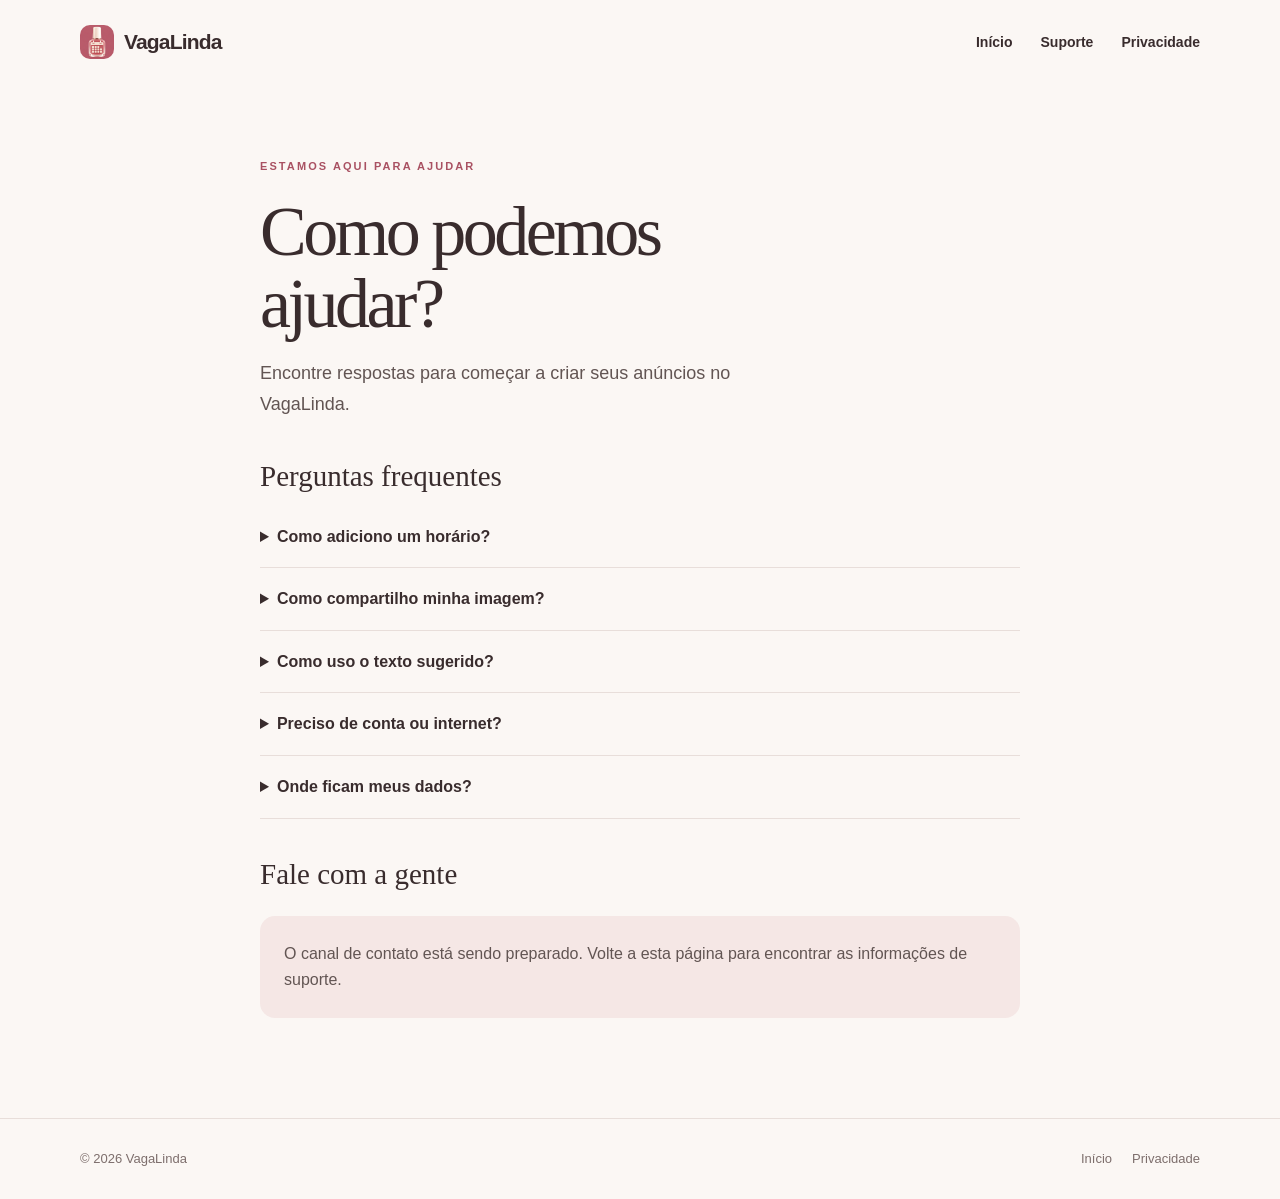
==== support.html @ 3770dba2 "Create VagaLinda website" ====
<!doctype html><html lang="pt-BR"><head><meta charset="utf-8"><meta name="viewport" content="width=device-width,initial-scale=1"><meta name="description" content="Ajuda e perguntas frequentes sobre o VagaLinda."><title>Suporte — VagaLinda</title><link rel="icon" href="assets/icon.png"><link rel="stylesheet" href="style.css"></head><body><header class="wrap site-header"><a class="brand" href="index.html"><img src="assets/icon.png" alt="">VagaLinda</a><nav class="nav" aria-label="Navegação principal"><a href="index.html">Início</a><a href="support.html" aria-current="page">Suporte</a><a href="privacy.html">Privacidade</a></nav></header><main class="wrap page"><span class="eyebrow">Estamos aqui para ajudar</span><h1>Como podemos<br>ajudar?</h1><p class="lead">Encontre respostas para começar a criar seus anúncios no VagaLinda.</p><section class="faq"><h2>Perguntas frequentes</h2><details><summary>Como adiciono um horário?</summary><p>Escolha a data e o horário, depois toque em “Adicionar”. Para excluir um horário, toque no × ao lado dele.</p></details><details><summary>Como compartilho minha imagem?</summary><p>Adicione pelo menos um horário e toque em “Compartilhar imagem”. Escolha uma opção no menu do aparelho. Os aplicativos disponíveis dependem dos apps instalados e das opções de compartilhamento de cada um.</p></details><details><summary>Como uso o texto sugerido?</summary><p>Toque em “Copiar texto para postar”. Depois, abra o aplicativo desejado e cole o texto. A imagem e o texto são compartilhados separadamente.</p></details><details><summary>Preciso de conta ou internet?</summary><p>Não é necessário criar uma conta. A criação da imagem acontece no aparelho; o compartilhamento pode exigir conexão, dependendo do aplicativo escolhido.</p></details><details><summary>Onde ficam meus dados?</summary><p>Os campos preenchidos são salvos no próprio aparelho. Eles podem ser perdidos se você apagar o app ou seus dados.</p></details></section><section><h2>Fale com a gente</h2><div class="notice"><p>O canal de contato está sendo preparado. Volte a esta página para encontrar as informações de suporte.</p></div></section></main><footer class="footer"><div class="wrap"><span>© 2026 VagaLinda</span><nav aria-label="Links do rodapé"><a href="index.html">Início</a><a href="privacy.html">Privacidade</a></nav></div></footer></body></html>
---- style.css ----
:root{--ink:#392c2d;--muted:#7d6e6c;--rose:#a95162;--rose-dark:#873e4c;--cream:#fbf7f4;--blush:#f5e4e5;--line:#e8deda;--white:#fff;--serif:Georgia,'Times New Roman',serif}*{box-sizing:border-box}html{scroll-behavior:smooth}body{margin:0;background:var(--cream);color:var(--ink);font-family:-apple-system,BlinkMacSystemFont,'Segoe UI',sans-serif;line-height:1.6}a{color:inherit}a:focus-visible,button:focus-visible,summary:focus-visible{outline:3px solid #c97583;outline-offset:4px}.wrap{width:min(1120px,calc(100% - 48px));margin:auto}.site-header{height:84px;display:flex;align-items:center;justify-content:space-between;gap:20px}.brand{display:inline-flex;align-items:center;gap:10px;text-decoration:none;font-weight:750;letter-spacing:-.04em;font-size:21px}.brand img{width:34px;height:34px;border-radius:10px}.nav{display:flex;gap:28px;align-items:center;font-size:14px;font-weight:600}.nav a{text-decoration:none}.nav a:hover{color:var(--rose)}.hero{display:grid;grid-template-columns:1fr 1fr;gap:60px;align-items:center;padding:70px 0 98px}.eyebrow{color:var(--rose);font-size:11px;letter-spacing:.19em;text-transform:uppercase;font-weight:800}.hero h1,.page h1{font-family:var(--serif);font-weight:400;letter-spacing:-.05em;line-height:1.03}.hero h1{font-size:clamp(54px,6.5vw,88px);margin:22px 0}.hero h1 em{font-weight:400;color:var(--rose)}.lead{font-size:18px;color:var(--muted);max-width:480px;line-height:1.75}.button{display:inline-flex;align-items:center;justify-content:center;gap:10px;background:var(--rose);color:#fff;text-decoration:none;padding:15px 23px;border-radius:100px;font-weight:700;font-size:14px;margin-top:18px}.button:hover{background:var(--rose-dark)}.small{font-size:13px;color:var(--muted)}.visual{background:var(--blush);border-radius:180px 180px 26px 26px;position:relative;min-height:590px;display:flex;align-items:center;justify-content:center;overflow:hidden}.visual:before,.visual:after{content:'';border:1px solid #d5aeb3;position:absolute;border-radius:50%;width:380px;height:380px;opacity:.5}.visual:before{top:-220px;right:-170px}.visual:after{bottom:-230px;left:-190px}.phone{width:min(250px,60%);border:8px solid #342b2a;border-radius:35px;box-shadow:0 24px 50px #9e737b4a;z-index:1;overflow:hidden;line-height:0}.phone img{width:100%;display:block}.visual-label{position:absolute;right:25px;bottom:45px;z-index:2;background:#fff9f5;border-radius:50%;width:96px;height:96px;display:grid;place-items:center;text-align:center;font-family:var(--serif);font-size:15px;color:var(--rose);transform:rotate(10deg);box-shadow:0 8px 25px #a951621a}.strip{border-block:1px solid var(--line);padding:18px 0;color:var(--rose);font-size:11px;text-transform:uppercase;letter-spacing:.18em;font-weight:700}.strip .wrap{display:flex;justify-content:space-between;gap:12px;flex-wrap:wrap}.section{padding:100px 0}.section-head{max-width:660px}.section h2{font-family:var(--serif);font-size:clamp(38px,4vw,56px);font-weight:400;letter-spacing:-.035em;line-height:1.13;margin:15px 0 20px}.steps{display:grid;grid-template-columns:repeat(3,1fr);gap:30px;margin-top:55px}.step{border-top:1px solid #d3bbb8;padding-top:20px}.step .number{color:var(--rose);font-family:var(--serif);font-size:25px}.step h3{font-size:19px;margin:16px 0 8px}.step p{color:var(--muted);font-size:15px}.closing{background:#ead2d2;border-radius:26px;padding:60px;display:flex;align-items:center;justify-content:space-between;gap:30px}.closing h2{margin:8px 0}.footer{margin-top:100px;padding:30px 0;border-top:1px solid var(--line);color:var(--muted);font-size:13px}.footer .wrap{display:flex;align-items:center;justify-content:space-between;gap:20px;flex-wrap:wrap}.footer nav{display:flex;gap:20px}.footer a{text-decoration:none}.page{max-width:760px;padding:68px 0 0}.page h1{font-size:clamp(48px,6vw,70px);margin:18px 0}.page h2{font-family:var(--serif);font-size:29px;font-weight:400;line-height:1.2;margin:38px 0 12px}.page p,.page li{color:#625553}.page a{color:var(--rose-dark)}.notice{padding:20px 24px;background:#f5e7e5;border-radius:15px;margin:25px 0}.notice p{margin:5px 0}.faq details{border-bottom:1px solid var(--line);padding:18px 0}.faq summary{cursor:pointer;font-weight:700}.faq p{margin-bottom:0}@media(max-width:720px){.site-header{height:auto;min-height:75px;align-items:flex-start;padding:20px 0}.nav{gap:12px;flex-wrap:wrap;justify-content:flex-end;font-size:12px}.wrap{width:min(100% - 36px,1120px)}.hero{grid-template-columns:1fr;gap:35px;padding:45px 0 70px}.hero h1{font-size:54px}.visual{min-height:485px}.steps{grid-template-columns:1fr;gap:15px;margin-top:35px}.section{padding:70px 0}.closing{padding:35px;display:block}.footer{margin-top:70px}.page{padding-top:45px}}
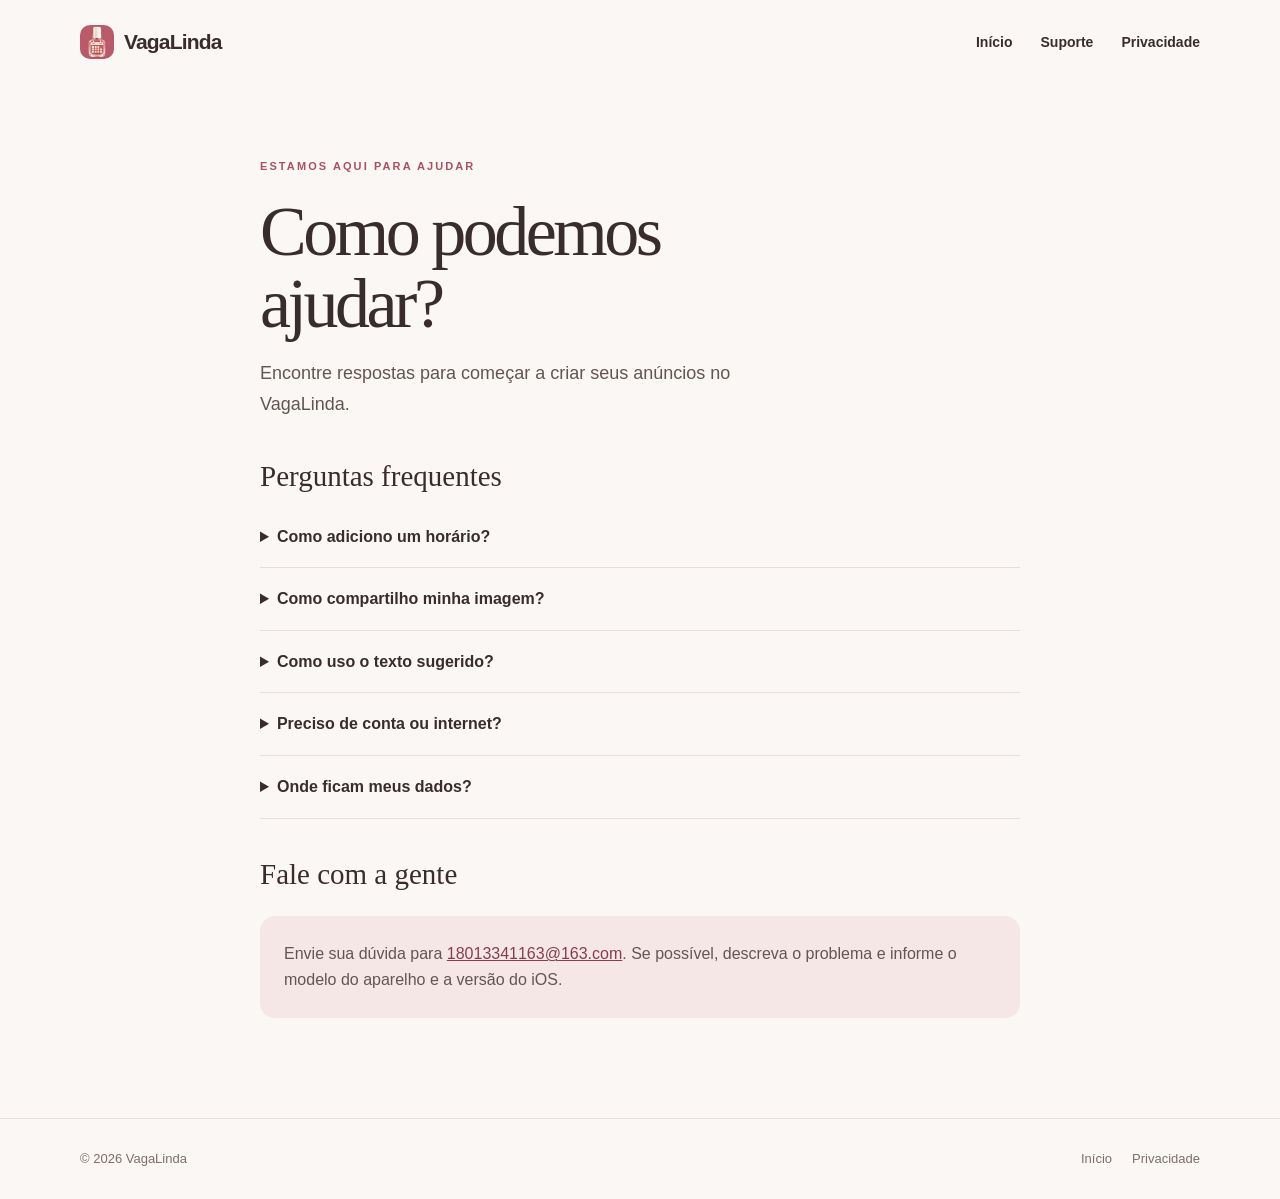
==== commit 129516d0: "Add support contact" ====
--- a/support.html
+++ b/support.html
@@ -1 +1 @@
-<!doctype html><html lang="pt-BR"><head><meta charset="utf-8"><meta name="viewport" content="width=device-width,initial-scale=1"><meta name="description" content="Ajuda e perguntas frequentes sobre o VagaLinda."><title>Suporte — VagaLinda</title><link rel="icon" href="assets/icon.png"><link rel="stylesheet" href="style.css"></head><body><header class="wrap site-header"><a class="brand" href="index.html"><img src="assets/icon.png" alt="">VagaLinda</a><nav class="nav" aria-label="Navegação principal"><a href="index.html">Início</a><a href="support.html" aria-current="page">Suporte</a><a href="privacy.html">Privacidade</a></nav></header><main class="wrap page"><span class="eyebrow">Estamos aqui para ajudar</span><h1>Como podemos<br>ajudar?</h1><p class="lead">Encontre respostas para começar a criar seus anúncios no VagaLinda.</p><section class="faq"><h2>Perguntas frequentes</h2><details><summary>Como adiciono um horário?</summary><p>Escolha a data e o horário, depois toque em “Adicionar”. Para excluir um horário, toque no × ao lado dele.</p></details><details><summary>Como compartilho minha imagem?</summary><p>Adicione pelo menos um horário e toque em “Compartilhar imagem”. Escolha uma opção no menu do aparelho. Os aplicativos disponíveis dependem dos apps instalados e das opções de compartilhamento de cada um.</p></details><details><summary>Como uso o texto sugerido?</summary><p>Toque em “Copiar texto para postar”. Depois, abra o aplicativo desejado e cole o texto. A imagem e o texto são compartilhados separadamente.</p></details><details><summary>Preciso de conta ou internet?</summary><p>Não é necessário criar uma conta. A criação da imagem acontece no aparelho; o compartilhamento pode exigir conexão, dependendo do aplicativo escolhido.</p></details><details><summary>Onde ficam meus dados?</summary><p>Os campos preenchidos são salvos no próprio aparelho. Eles podem ser perdidos se você apagar o app ou seus dados.</p></details></section><section><h2>Fale com a gente</h2><div class="notice"><p>O canal de contato está sendo preparado. Volte a esta página para encontrar as informações de suporte.</p></div></section></main><footer class="footer"><div class="wrap"><span>© 2026 VagaLinda</span><nav aria-label="Links do rodapé"><a href="index.html">Início</a><a href="privacy.html">Privacidade</a></nav></div></footer></body></html>
+<!doctype html><html lang="pt-BR"><head><meta charset="utf-8"><meta name="viewport" content="width=device-width,initial-scale=1"><meta name="description" content="Ajuda e perguntas frequentes sobre o VagaLinda."><title>Suporte — VagaLinda</title><link rel="icon" href="assets/icon.png"><link rel="stylesheet" href="style.css"></head><body><header class="wrap site-header"><a class="brand" href="index.html"><img src="assets/icon.png" alt="">VagaLinda</a><nav class="nav" aria-label="Navegação principal"><a href="index.html">Início</a><a href="support.html" aria-current="page">Suporte</a><a href="privacy.html">Privacidade</a></nav></header><main class="wrap page"><span class="eyebrow">Estamos aqui para ajudar</span><h1>Como podemos<br>ajudar?</h1><p class="lead">Encontre respostas para começar a criar seus anúncios no VagaLinda.</p><section class="faq"><h2>Perguntas frequentes</h2><details><summary>Como adiciono um horário?</summary><p>Escolha a data e o horário, depois toque em “Adicionar”. Para excluir um horário, toque no × ao lado dele.</p></details><details><summary>Como compartilho minha imagem?</summary><p>Adicione pelo menos um horário e toque em “Compartilhar imagem”. Escolha uma opção no menu do aparelho. Os aplicativos disponíveis dependem dos apps instalados e das opções de compartilhamento de cada um.</p></details><details><summary>Como uso o texto sugerido?</summary><p>Toque em “Copiar texto para postar”. Depois, abra o aplicativo desejado e cole o texto. A imagem e o texto são compartilhados separadamente.</p></details><details><summary>Preciso de conta ou internet?</summary><p>Não é necessário criar uma conta. A criação da imagem acontece no aparelho; o compartilhamento pode exigir conexão, dependendo do aplicativo escolhido.</p></details><details><summary>Onde ficam meus dados?</summary><p>Os campos preenchidos são salvos no próprio aparelho. Eles podem ser perdidos se você apagar o app ou seus dados.</p></details></section><section><h2>Fale com a gente</h2><div class="notice"><p>Envie sua dúvida para <a href="mailto:18013341163@163.com?subject=Suporte%20VagaLinda">18013341163@163.com</a>. Se possível, descreva o problema e informe o modelo do aparelho e a versão do iOS.</p></div></section></main><footer class="footer"><div class="wrap"><span>© 2026 VagaLinda</span><nav aria-label="Links do rodapé"><a href="index.html">Início</a><a href="privacy.html">Privacidade</a></nav></div></footer></body></html>
